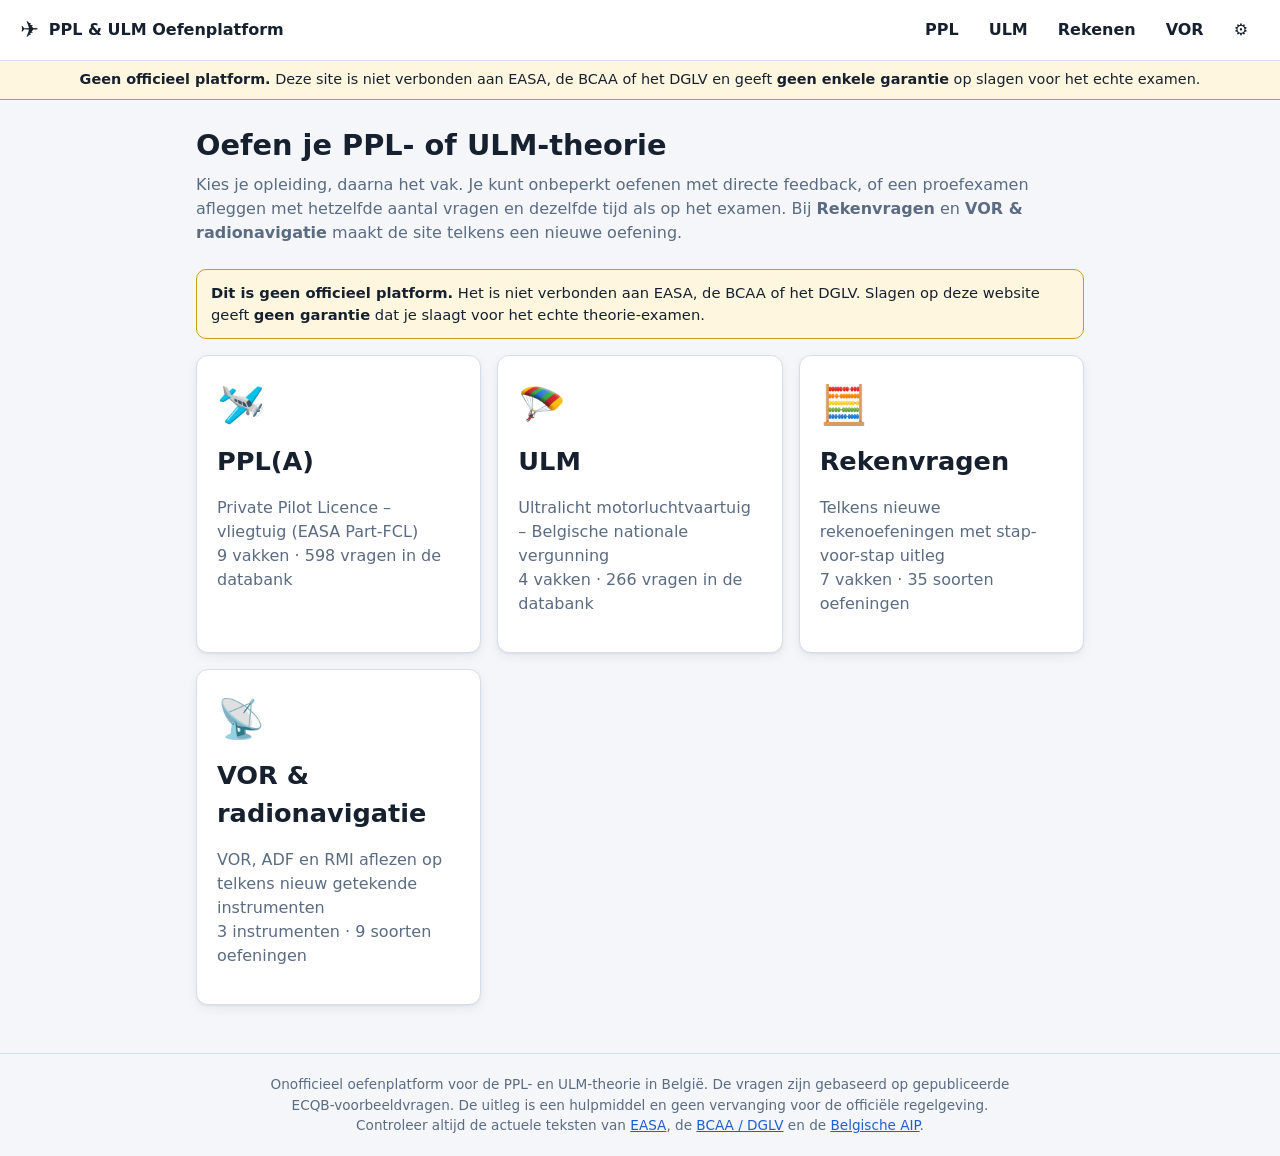
==== index.html @ b3845809 "VOR & radionavigatie-oefeningen en gedraaide bijlagen rechtgezet - Nieuwe categorie 'VOR & radionavi" ====
<!DOCTYPE html>
<html lang="nl">
<head>
  <meta charset="UTF-8">
  <meta name="viewport" content="width=device-width, initial-scale=1.0">
  <title>PPL & ULM Oefenplatform</title>
  <meta name="description" content="Oefen theorievragen voor de PPL- en ULM-opleiding in België. Geen officieel platform.">
  <link rel="icon" href="data:image/svg+xml,<svg xmlns='http://www.w3.org/2000/svg' viewBox='0 0 100 100'><text y='.9em' font-size='90'>✈️</text></svg>">
  <link rel="stylesheet" href="css/style.css">
</head>
<body>
  <header class="topbar">
    <a href="#/" class="brand"><span class="brand-icon">✈️</span><span>PPL &amp; ULM Oefenplatform</span></a>
    <nav class="topnav">
      <a href="#/ppl">PPL</a>
      <a href="#/ulm">ULM</a>
      <a href="#/rekenvragen">Rekenen</a>
      <a href="#/vor">VOR</a>
      <a href="#/instellingen" title="Instellingen">⚙️</a>
    </nav>
  </header>

  <div class="disclaimer-bar" role="note">
    <strong>Geen officieel platform.</strong> Deze site is niet verbonden aan EASA, de BCAA of het DGLV en geeft
    <strong>geen enkele garantie</strong> op slagen voor het echte examen.
  </div>

  <main id="app" class="container" aria-live="polite"></main>

  <footer class="footer">
    <p>
      Onofficieel oefenplatform voor de PPL- en ULM-theorie in België. De vragen zijn gebaseerd op gepubliceerde
      ECQB-voorbeeldvragen. De uitleg is een hulpmiddel en geen vervanging voor de officiële regelgeving.
      Controleer altijd de actuele teksten van
      <a href="https://www.easa.europa.eu/en/document-library/easy-access-rules" target="_blank" rel="noopener">EASA</a>,
      de <a href="https://mobilit.belgium.be/nl/luchtvaart" target="_blank" rel="noopener">BCAA / DGLV</a> en de
      <a href="https://ops.skeyes.be/services-aip" target="_blank" rel="noopener">Belgische AIP</a>.
    </p>
  </footer>

  <div id="lightbox" class="lightbox hidden" role="dialog" aria-modal="true">
    <img alt="Vergrote afbeelding">
  </div>

  <script src="js/config.js"></script>
  <script src="js/bank.js"></script>
  <script src="js/calc.js"></script>
  <script src="js/radionav.js"></script>
  <script src="js/app.js"></script>
</body>
</html>
---- css/style.css ----
:root {
  --bg: #f4f6fa;
  --surface: #ffffff;
  --surface-2: #eef2f8;
  --text: #16202e;
  --muted: #5b6b82;
  --border: #d6deea;
  --primary: #1d5fd1;
  --primary-ink: #ffffff;
  --accent: #c47a00;
  --ok-bg: #e6f6ec;
  --ok-border: #2e9d57;
  --ok-text: #14532d;
  --bad-bg: #fdecec;
  --bad-border: #d64545;
  --bad-text: #7f1d1d;
  --warn-bg: #fff6e0;
  --warn-border: #d39b17;
  --radius: 12px;
  --shadow: 0 1px 2px rgba(16, 24, 40, .06), 0 4px 12px rgba(16, 24, 40, .06);
}

@media (prefers-color-scheme: dark) {
  :root {
    --bg: #0f1520;
    --surface: #172030;
    --surface-2: #1e2a3d;
    --text: #e6ecf5;
    --muted: #93a3bb;
    --border: #2b3a52;
    --primary: #4b8bff;
    --accent: #f0a73a;
    --ok-bg: #12301f;
    --ok-border: #3fbf6f;
    --ok-text: #b8f0cb;
    --bad-bg: #3a1717;
    --bad-border: #ef6464;
    --bad-text: #ffd0d0;
    --warn-bg: #3a2d10;
    --warn-border: #e0a92a;
    --shadow: none;
  }
}

* { box-sizing: border-box; }
html, body { margin: 0; }
body {
  font-family: system-ui, -apple-system, "Segoe UI", Roboto, "Helvetica Neue", Arial, sans-serif;
  background: var(--bg);
  color: var(--text);
  line-height: 1.5;
  min-height: 100vh;
  display: flex;
  flex-direction: column;
}
a { color: var(--primary); }
.hidden { display: none !important; }

.container { width: 100%; max-width: 920px; margin: 0 auto; padding: 24px 16px 48px; flex: 1; }

/* Header */
.topbar {
  display: flex; align-items: center; justify-content: space-between; gap: 12px;
  padding: 12px 20px; background: var(--surface); border-bottom: 1px solid var(--border);
}
.brand { display: flex; align-items: center; gap: 10px; font-weight: 700; color: var(--text); text-decoration: none; }
.brand-icon { font-size: 1.4rem; }
.topnav { display: flex; gap: 6px; }
.topnav a { padding: 6px 12px; border-radius: 8px; text-decoration: none; color: var(--text); font-weight: 600; }
.topnav a:hover, .topnav a.active { background: var(--surface-2); }

.disclaimer-bar {
  background: var(--warn-bg); border-bottom: 1px solid var(--warn-border);
  padding: 8px 16px; text-align: center; font-size: .9rem;
}

.footer { padding: 20px 16px; text-align: center; color: var(--muted); font-size: .85rem; border-top: 1px solid var(--border); }
.footer p { max-width: 760px; margin: 0 auto; }

/* Generic */
h1 { font-size: 1.8rem; margin: 0 0 6px; }
h2 { font-size: 1.3rem; margin: 0 0 12px; }
.lead { color: var(--muted); margin: 0 0 24px; }
.muted { color: var(--muted); }
.small { font-size: .85rem; }
.crumbs { font-size: .9rem; margin-bottom: 12px; }
.crumbs a { text-decoration: none; }

.card {
  background: var(--surface); border: 1px solid var(--border); border-radius: var(--radius);
  padding: 20px; box-shadow: var(--shadow);
}
.grid { display: grid; gap: 16px; }
.grid-2 { grid-template-columns: repeat(auto-fit, minmax(260px, 1fr)); }
.grid-3 { grid-template-columns: repeat(auto-fit, minmax(240px, 1fr)); }

.btn {
  display: inline-flex; align-items: center; justify-content: center; gap: 8px;
  padding: 10px 18px; border-radius: 10px; border: 1px solid var(--border);
  background: var(--surface); color: var(--text); font: inherit; font-weight: 600;
  cursor: pointer; text-decoration: none;
}
.btn:hover { background: var(--surface-2); }
.btn-primary { background: var(--primary); border-color: var(--primary); color: var(--primary-ink); }
.btn-primary:hover { filter: brightness(1.08); background: var(--primary); }
.btn-accent { background: var(--accent); border-color: var(--accent); color: #fff; }
.btn-accent:hover { filter: brightness(1.08); background: var(--accent); }
.btn[disabled] { opacity: .5; cursor: not-allowed; }
.btn-row { display: flex; flex-wrap: wrap; gap: 10px; }

.notice { border-radius: 10px; padding: 12px 14px; border: 1px solid var(--warn-border); background: var(--warn-bg); font-size: .92rem; margin-bottom: 16px; }

/* Licence choice */
.licence-card { display: block; text-decoration: none; color: var(--text); transition: transform .12s, border-color .12s; }
.licence-card:hover { transform: translateY(-2px); border-color: var(--primary); }
.licence-card .big { font-size: 2.4rem; }
.licence-card h2 { margin: 8px 0 4px; font-size: 1.6rem; }

/* Subjects */
.subject-card { display: flex; flex-direction: column; gap: 10px; }
.subject-head { display: flex; align-items: center; gap: 12px; }
.subject-icon { font-size: 1.6rem; width: 44px; height: 44px; display: grid; place-items: center; background: var(--surface-2); border-radius: 10px; }
.subject-head h3 { margin: 0; font-size: 1.05rem; }
.subject-meta { font-size: .85rem; color: var(--muted); }
.progress { height: 6px; background: var(--surface-2); border-radius: 99px; overflow: hidden; }
.progress > span { display: block; height: 100%; background: var(--ok-border); }
.badge { display: inline-block; font-size: .75rem; font-weight: 700; padding: 2px 8px; border-radius: 99px; background: var(--surface-2); color: var(--muted); }

/* Question */
.quiz-head { display: flex; flex-wrap: wrap; justify-content: space-between; align-items: center; gap: 12px; margin-bottom: 16px; }
.quiz-head h1 { font-size: 1.35rem; }
.score-pill { font-weight: 700; font-size: .9rem; background: var(--surface-2); padding: 6px 12px; border-radius: 99px; }
.timer { font-variant-numeric: tabular-nums; font-weight: 800; font-size: 1.3rem; padding: 6px 14px; border-radius: 10px; background: var(--surface-2); }
.timer.low { color: #fff; background: var(--bad-border); }

.q-meta { display: flex; justify-content: space-between; gap: 8px; font-size: .82rem; color: var(--muted); margin-bottom: 10px; }
.q-text { font-size: 1.12rem; font-weight: 600; margin: 0 0 16px; white-space: pre-line; }
.q-images { display: flex; flex-wrap: wrap; gap: 10px; margin-bottom: 16px; }
.q-images img { max-width: 100%; max-height: 340px; border: 1px solid var(--border); border-radius: 8px; background: #fff; cursor: zoom-in; }

.options { display: flex; flex-direction: column; gap: 10px; }
.option {
  display: flex; gap: 12px; align-items: flex-start; width: 100%; text-align: left;
  padding: 14px 16px; border-radius: 10px; border: 2px solid var(--border);
  background: var(--surface); color: var(--text); font: inherit; cursor: pointer;
}
.option:hover:not([disabled]) { border-color: var(--primary); }
.option .letter { flex: 0 0 28px; height: 28px; border-radius: 50%; display: grid; place-items: center; font-weight: 800; background: var(--surface-2); }
.option.selected { border-color: var(--primary); background: color-mix(in srgb, var(--primary) 10%, var(--surface)); }
.option.correct { border-color: var(--ok-border); background: var(--ok-bg); }
.option.correct .letter { background: var(--ok-border); color: #fff; }
.option.wrong { border-color: var(--bad-border); background: var(--bad-bg); }
.option.wrong .letter { background: var(--bad-border); color: #fff; }
.option[disabled] { cursor: default; }

.feedback { margin-top: 18px; border-radius: 10px; padding: 16px; border: 2px solid; }
.feedback.ok { background: var(--ok-bg); border-color: var(--ok-border); color: var(--ok-text); }
.feedback.bad { background: var(--bad-bg); border-color: var(--bad-border); color: var(--bad-text); }
.feedback h3 { margin: 0 0 6px; font-size: 1.05rem; }
.feedback p { margin: 6px 0; }
.feedback .source { margin-top: 10px; padding-top: 10px; border-top: 1px dashed currentColor; font-size: .9rem; }
.feedback .source a { color: inherit; font-weight: 700; }
.feedback .review { margin-top: 8px; font-size: .88rem; padding: 8px 10px; border-radius: 8px; background: var(--warn-bg); color: var(--text); border: 1px solid var(--warn-border); }

.quiz-actions { display: flex; justify-content: space-between; flex-wrap: wrap; gap: 10px; margin-top: 18px; }

/* Exam navigator */
.navgrid { display: flex; flex-wrap: wrap; gap: 6px; margin-top: 16px; }
.navgrid button {
  width: 38px; height: 38px; border-radius: 8px; border: 1px solid var(--border);
  background: var(--surface); color: var(--text); font: inherit; font-weight: 700; cursor: pointer;
}
.navgrid button.answered { background: var(--surface-2); border-color: var(--primary); }
.navgrid button.current { outline: 3px solid var(--primary); outline-offset: 1px; }
.navgrid button.flagged { border-color: var(--accent); box-shadow: inset 0 -4px 0 var(--accent); }
.navgrid button.r-ok { background: var(--ok-bg); border-color: var(--ok-border); }
.navgrid button.r-bad { background: var(--bad-bg); border-color: var(--bad-border); }

.result-hero { text-align: center; padding: 28px 20px; }
.result-hero .pct { font-size: 3rem; font-weight: 900; }
.result-hero.pass { border-color: var(--ok-border); background: var(--ok-bg); color: var(--ok-text); }
.result-hero.fail { border-color: var(--bad-border); background: var(--bad-bg); color: var(--bad-text); }
.review-item { margin-top: 16px; }

/* Lightbox */
.lightbox { position: fixed; inset: 0; background: rgba(0,0,0,.8); display: grid; place-items: center; z-index: 50; cursor: zoom-out; padding: 16px; }
.lightbox img { max-width: 100%; max-height: 100%; background: #fff; border-radius: 8px; }


@media (max-width: 560px) {
  .topbar { padding: 10px 12px; }
  .brand span:last-child { font-size: .95rem; }
  h1 { font-size: 1.45rem; }
  .q-text { font-size: 1.02rem; }
}

/* Chapter filter */
.chapter-filter { display: flex; align-items: center; gap: 10px; margin: -4px 0 16px; flex-wrap: wrap; }
.chapter-filter label { font-weight: 600; }
.chapter-filter select { width: auto; max-width: 100%; flex: 1 1 260px; }
.feedback .explain { white-space: pre-line; }
select {
  padding: 8px 10px; border-radius: 8px; border: 1px solid var(--border);
  background: var(--surface); color: var(--text); font: inherit;
}
@media (max-width: 560px) {
  .brand span:last-child { display: none; }
  .topnav a { padding: 6px 8px; }
}
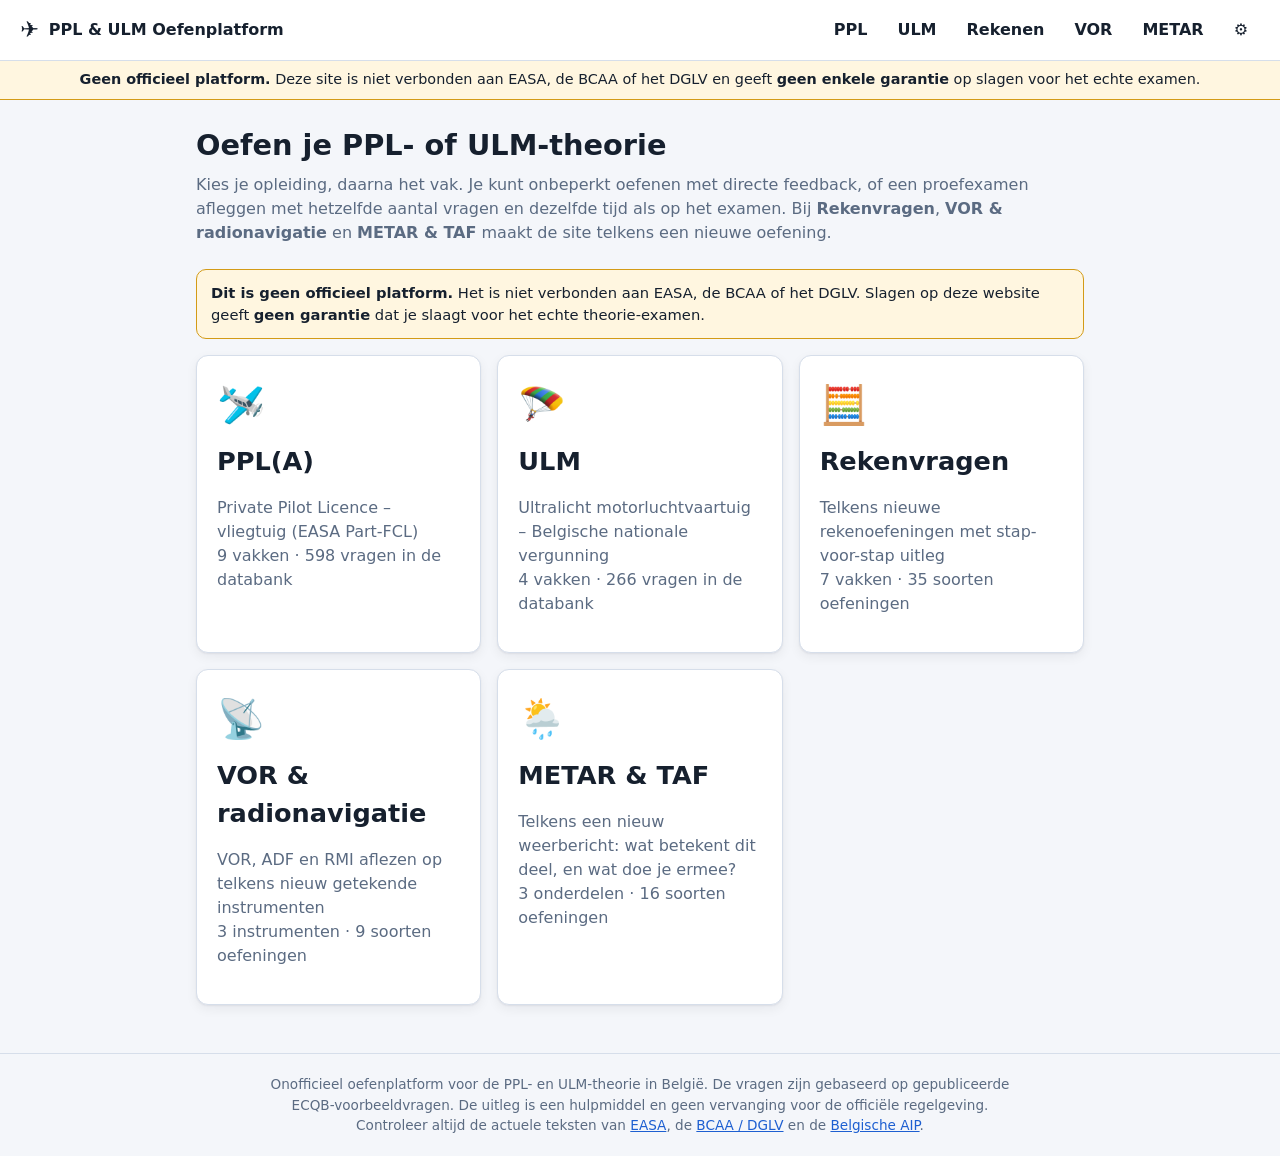
==== commit a69cfe2f: "Nieuwe sectie METAR & TAF met gegenereerde weerberichten Co-Authored-By: Claude Opus 5.5 <noreply@an" ====
--- a/index.html
+++ b/index.html
@@ -16,6 +16,7 @@
       <a href="#/ulm">ULM</a>
       <a href="#/rekenvragen">Rekenen</a>
       <a href="#/vor">VOR</a>
+      <a href="#/metar">METAR</a>
       <a href="#/instellingen" title="Instellingen">⚙️</a>
     </nav>
   </header>
@@ -46,6 +47,9 @@
   <script src="js/bank.js"></script>
   <script src="js/calc.js"></script>
   <script src="js/radionav.js"></script>
+  <script src="js/metar.js"></script>
+  <script src="js/glossary.js"></script>
+  <script src="js/compasscalc.js"></script>
   <script src="js/app.js"></script>
 </body>
 </html>
--- a/css/style.css
+++ b/css/style.css
@@ -205,5 +205,56 @@
 }
 @media (max-width: 560px) {
   .brand span:last-child { display: none; }
-  .topnav a { padding: 6px 8px; }
-}
+  .topbar { padding: 10px 12px; gap: 6px; }
+  .topnav { gap: 2px; min-width: 0; }
+  .topnav a { padding: 6px 7px; }
+}
+@media (max-width: 400px) {
+  .topbar { padding: 10px 8px; }
+  .topnav a { padding: 6px 4px; font-size: .86rem; }
+  .brand-icon { font-size: 1.2rem; }
+}
+.explain-fig { margin: 10px 0 4px; }
+.explain-fig img { max-width: 260px; width: 100%; border-radius: 10px; border: 1px solid var(--border); cursor: zoom-in; }
+.feedback .glossary { margin-top: 10px; padding-top: 10px; border-top: 1px dashed currentColor; font-size: .9rem; }
+.feedback .glossary summary { cursor: pointer; font-weight: 700; }
+.feedback .glossary ul { margin: 6px 0 0; padding-left: 18px; }
+.feedback .glossary li { margin: 3px 0; }
+
+/* Kompasrekenmachine */
+.ccalc { margin: 14px 0 0; border: 1px solid var(--border); border-radius: 10px; background: var(--surface-2); }
+.ccalc summary { cursor: pointer; padding: 10px 14px; font-weight: 700; }
+.ccalc-body { padding: 0 14px 14px; }
+.ccalc-row { display: flex; gap: 8px; align-items: center; flex-wrap: wrap; }
+.ccalc-row input { width: 130px; padding: 9px 10px; border-radius: 8px; border: 1px solid var(--border); background: var(--surface); color: var(--text); font: inherit; }
+.ccalc-ops { display: flex; gap: 4px; }
+.ccalc-ops .btn { padding: 8px 14px; font-size: 1.1rem; }
+.ccalc-quick { display: flex; gap: 8px; margin: 10px 0; flex-wrap: wrap; }
+.ccalc-quick .btn { padding: 6px 12px; font-size: .9rem; }
+#cc-out { display: flex; gap: 16px; align-items: center; flex-wrap: wrap; }
+.ccalc-result { flex: 1 1 220px; }
+.ccalc-big { font-size: 1.8rem; font-weight: 800; font-variant-numeric: tabular-nums; }
+.ccalc-rose { color: var(--text); flex: 0 0 auto; }
+
+/* Vraag + kompasrekenmachine: naast elkaar op brede schermen, onder elkaar op mobiel */
+.qa-layout { display: grid; grid-template-columns: minmax(0, 1fr); gap: 16px; }
+.qa-side .ccalc { margin: 0; background: var(--surface); box-shadow: var(--shadow); }
+@media (min-width: 1000px) {
+  .container:has(.qa-layout) { max-width: 1260px; }
+  .qa-layout { grid-template-columns: minmax(0, 1fr) 320px; align-items: start; }
+  .qa-side { position: sticky; top: 16px; }
+  .qa-side .ccalc-row input { flex: 1 1 80px; width: auto; min-width: 0; }
+  .qa-side #cc-out { flex-direction: column; align-items: flex-start; gap: 8px; }
+  .qa-side .ccalc-result { flex: 0 0 auto; }
+}
+
+/* Instellingen: voortgang per vak */
+.progress-section { margin: 18px 0 6px; font-size: 1rem; }
+.progress-list { list-style: none; margin: 0; padding: 0; border: 1px solid var(--border); border-radius: 10px; }
+.progress-row { display: flex; align-items: center; justify-content: space-between; gap: 12px; padding: 10px 12px; }
+.progress-row + .progress-row { border-top: 1px solid var(--border); }
+.btn-small { padding: 6px 12px; font-size: .85rem; flex-shrink: 0; }
+
+/* Weerbericht (METAR/TAF) */
+.wx-code { font-family: ui-monospace, SFMono-Regular, Menlo, Consolas, monospace; font-size: 1rem; line-height: 1.6; padding: 12px 14px; margin: 0 0 14px; border-radius: 10px; background: var(--surface-2); border: 1px solid var(--border); word-spacing: 2px; overflow-wrap: anywhere; }
+.wx-code mark { background: #fde68a; color: #1f2937; padding: 1px 3px; border-radius: 4px; font-weight: 700; }
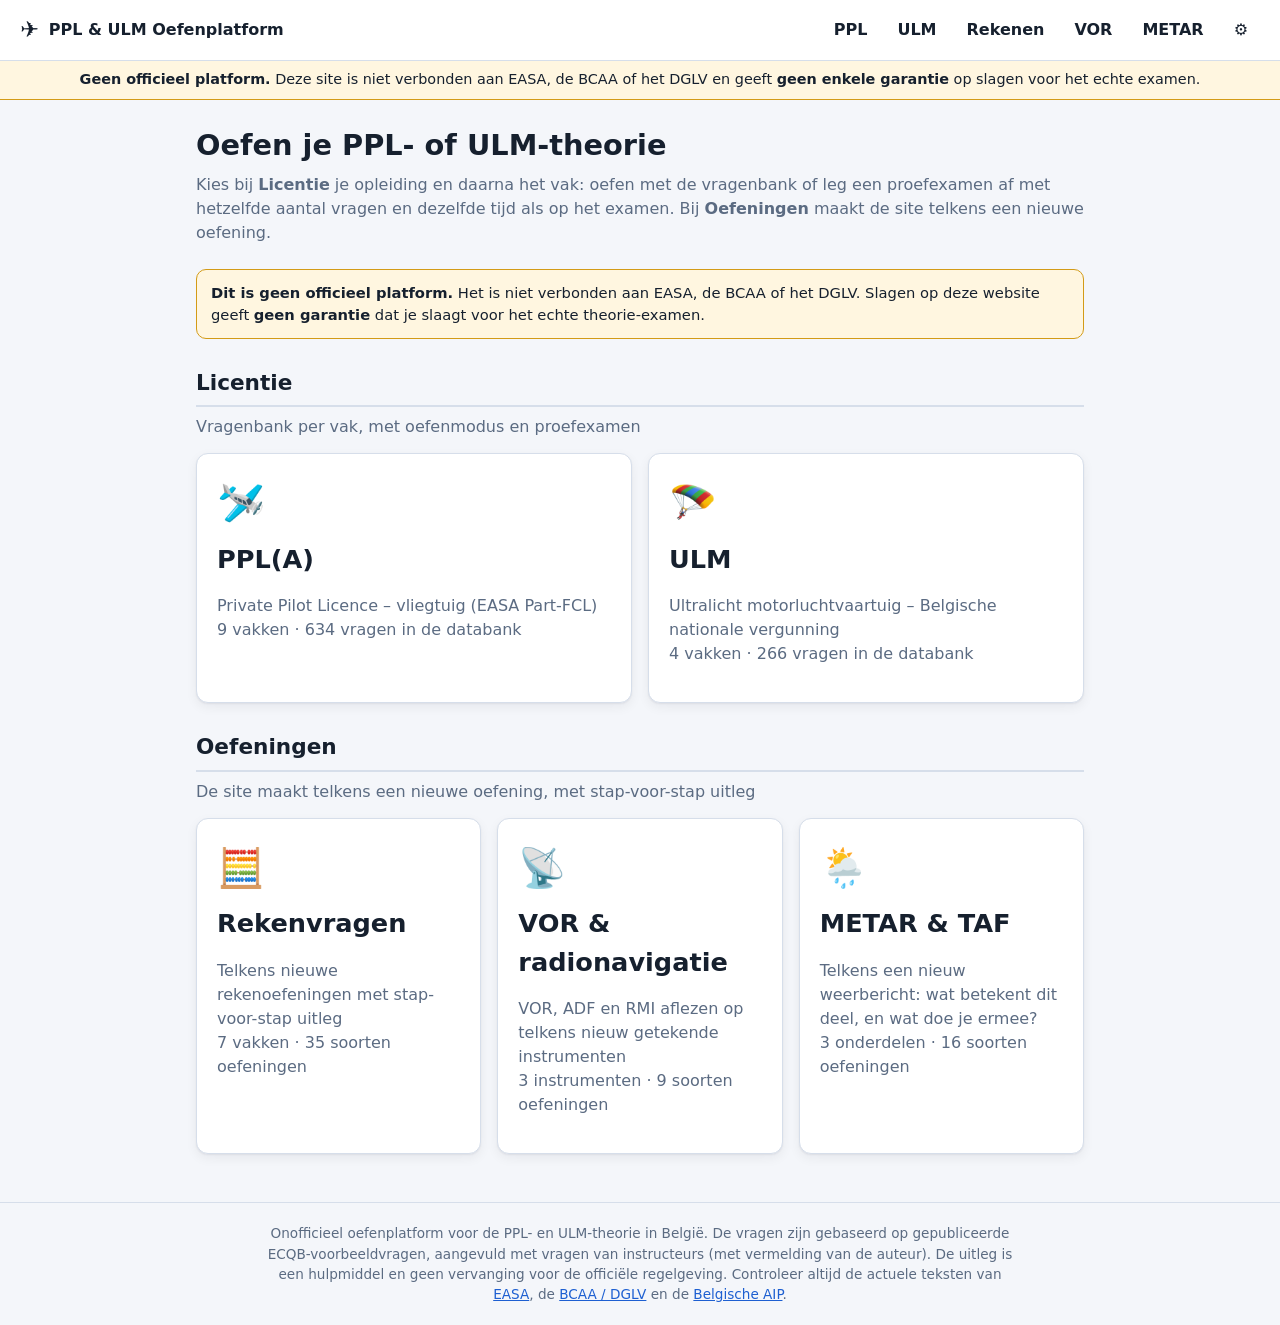
==== commit 31bdf04e: "Beginselen van het vliegen: 36 aanvullende vragen (aerodynamicatoetsen 1 en 2, auteur Jeroen Huygen)" ====
--- a/index.html
+++ b/index.html
@@ -31,7 +31,7 @@
   <footer class="footer">
     <p>
       Onofficieel oefenplatform voor de PPL- en ULM-theorie in België. De vragen zijn gebaseerd op gepubliceerde
-      ECQB-voorbeeldvragen. De uitleg is een hulpmiddel en geen vervanging voor de officiële regelgeving.
+      ECQB-voorbeeldvragen, aangevuld met vragen van instructeurs (met vermelding van de auteur). De uitleg is een hulpmiddel en geen vervanging voor de officiële regelgeving.
       Controleer altijd de actuele teksten van
       <a href="https://www.easa.europa.eu/en/document-library/easy-access-rules" target="_blank" rel="noopener">EASA</a>,
       de <a href="https://mobilit.belgium.be/nl/luchtvaart" target="_blank" rel="noopener">BCAA / DGLV</a> en de
--- a/css/style.css
+++ b/css/style.css
@@ -258,3 +258,8 @@
 /* Weerbericht (METAR/TAF) */
 .wx-code { font-family: ui-monospace, SFMono-Regular, Menlo, Consolas, monospace; font-size: 1rem; line-height: 1.6; padding: 12px 14px; margin: 0 0 14px; border-radius: 10px; background: var(--surface-2); border: 1px solid var(--border); word-spacing: 2px; overflow-wrap: anywhere; }
 .wx-code mark { background: #fde68a; color: #1f2937; padding: 1px 3px; border-radius: 4px; font-weight: 700; }
+
+/* Homepage: secties Licentie en Oefeningen */
+.home-section { margin-top: 28px; }
+.home-section .section-title { margin: 0; font-size: 1.35rem; padding-bottom: 6px; border-bottom: 2px solid var(--border); }
+.home-section .section-sub { margin: 8px 0 14px; }
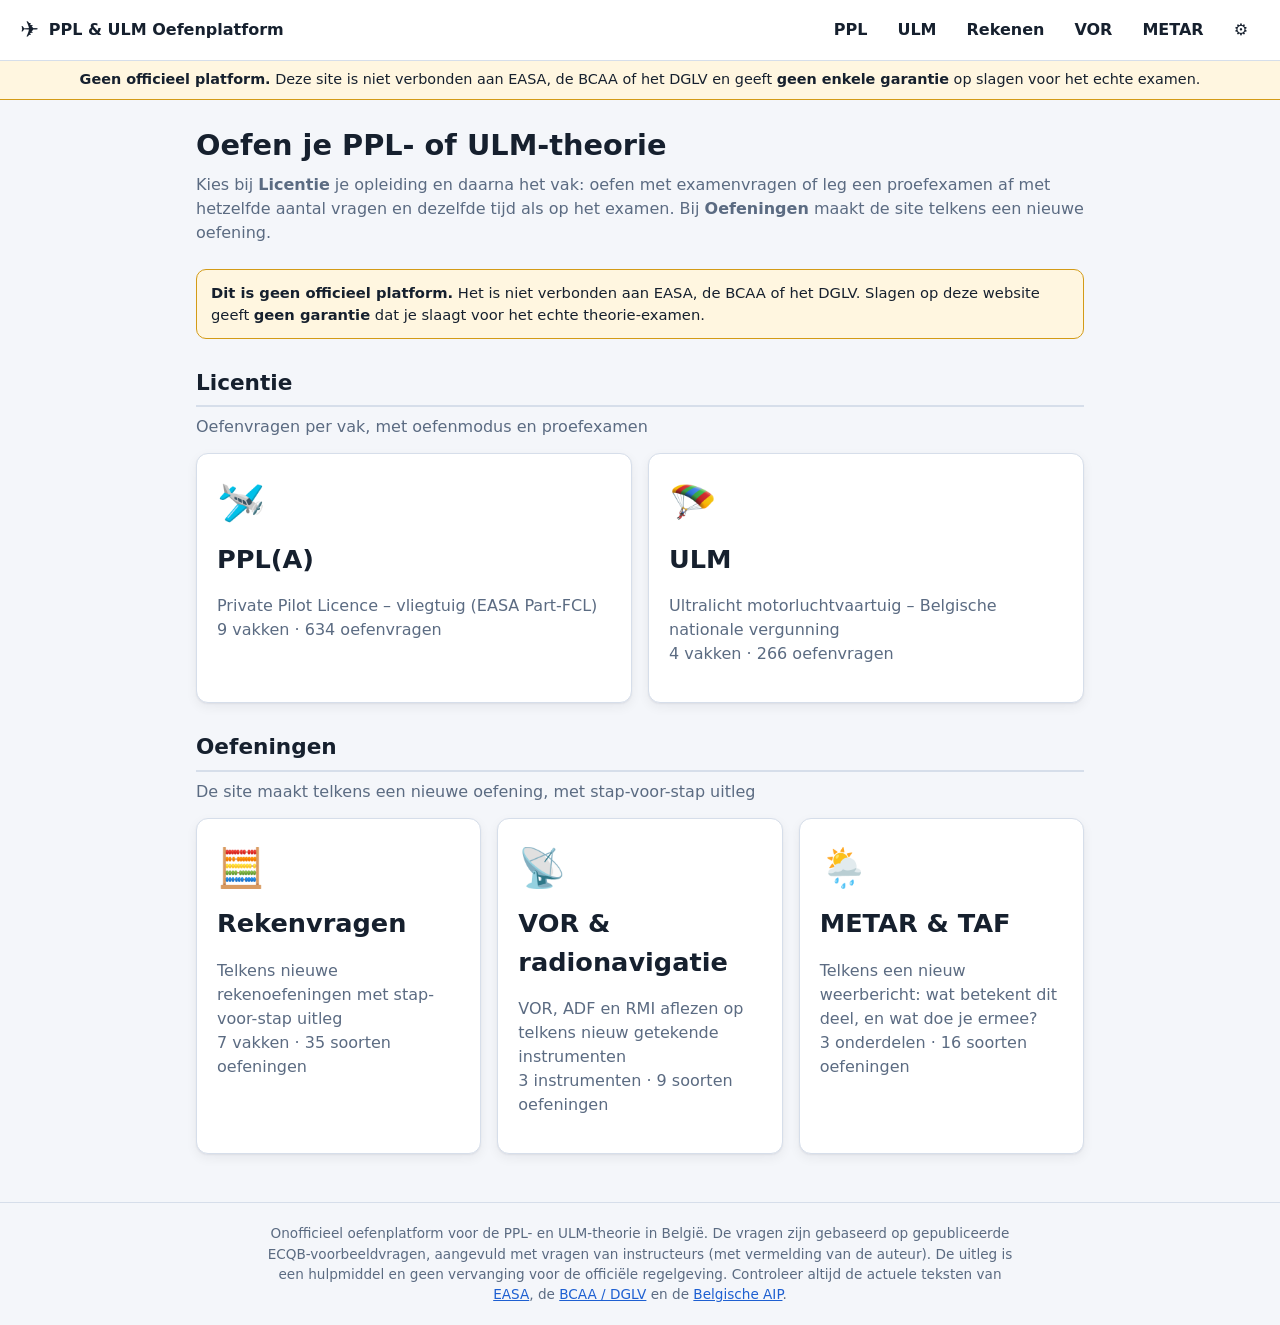
==== commit a9941202: "Vragenbeheer: beheer.html en js/extra.js voor aanvullende vragen Aparte beheerpagina (aanmelden met " ====
--- a/index.html
+++ b/index.html
@@ -45,6 +45,7 @@
 
   <script src="js/config.js"></script>
   <script src="js/bank.js"></script>
+  <script src="js/extra.js"></script>
   <script src="js/calc.js"></script>
   <script src="js/radionav.js"></script>
   <script src="js/metar.js"></script>
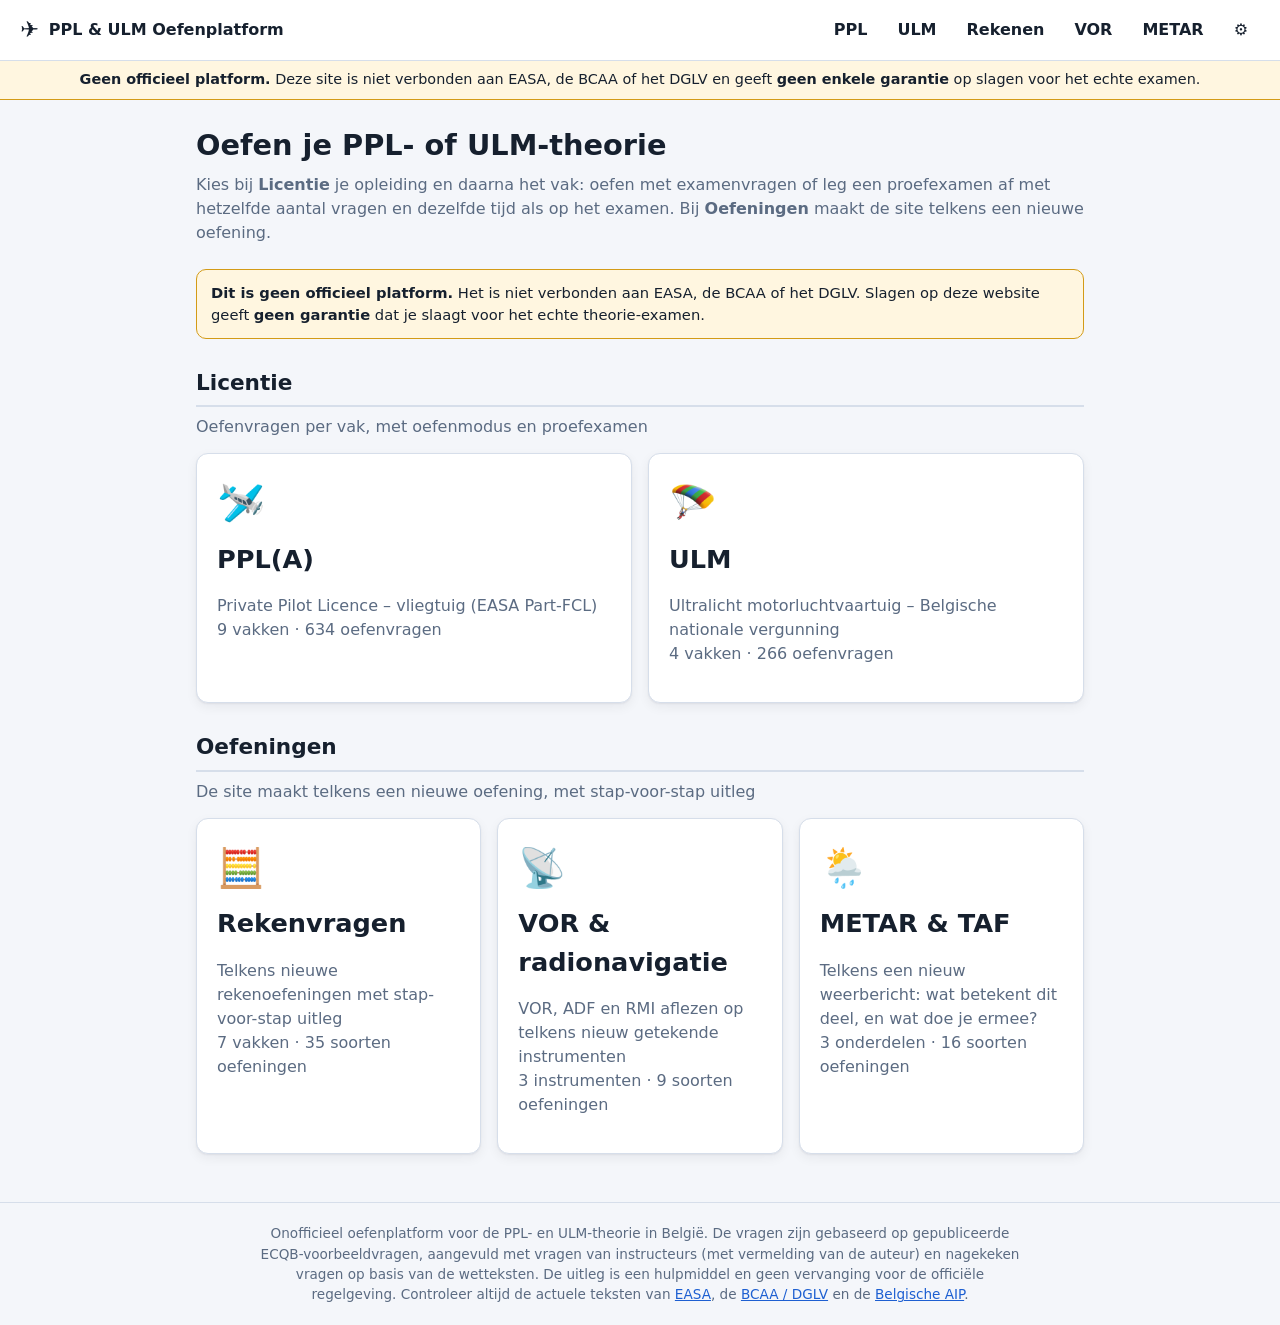
==== commit 805b6bb7: "33 vragen over het KB ULM (te beoordelen in beheer.html) Opgesteld uit de wettekst, met per vraag he" ====
--- a/index.html
+++ b/index.html
@@ -31,7 +31,7 @@
   <footer class="footer">
     <p>
       Onofficieel oefenplatform voor de PPL- en ULM-theorie in België. De vragen zijn gebaseerd op gepubliceerde
-      ECQB-voorbeeldvragen, aangevuld met vragen van instructeurs (met vermelding van de auteur). De uitleg is een hulpmiddel en geen vervanging voor de officiële regelgeving.
+      ECQB-voorbeeldvragen, aangevuld met vragen van instructeurs (met vermelding van de auteur) en nagekeken vragen op basis van de wetteksten. De uitleg is een hulpmiddel en geen vervanging voor de officiële regelgeving.
       Controleer altijd de actuele teksten van
       <a href="https://www.easa.europa.eu/en/document-library/easy-access-rules" target="_blank" rel="noopener">EASA</a>,
       de <a href="https://mobilit.belgium.be/nl/luchtvaart" target="_blank" rel="noopener">BCAA / DGLV</a> en de
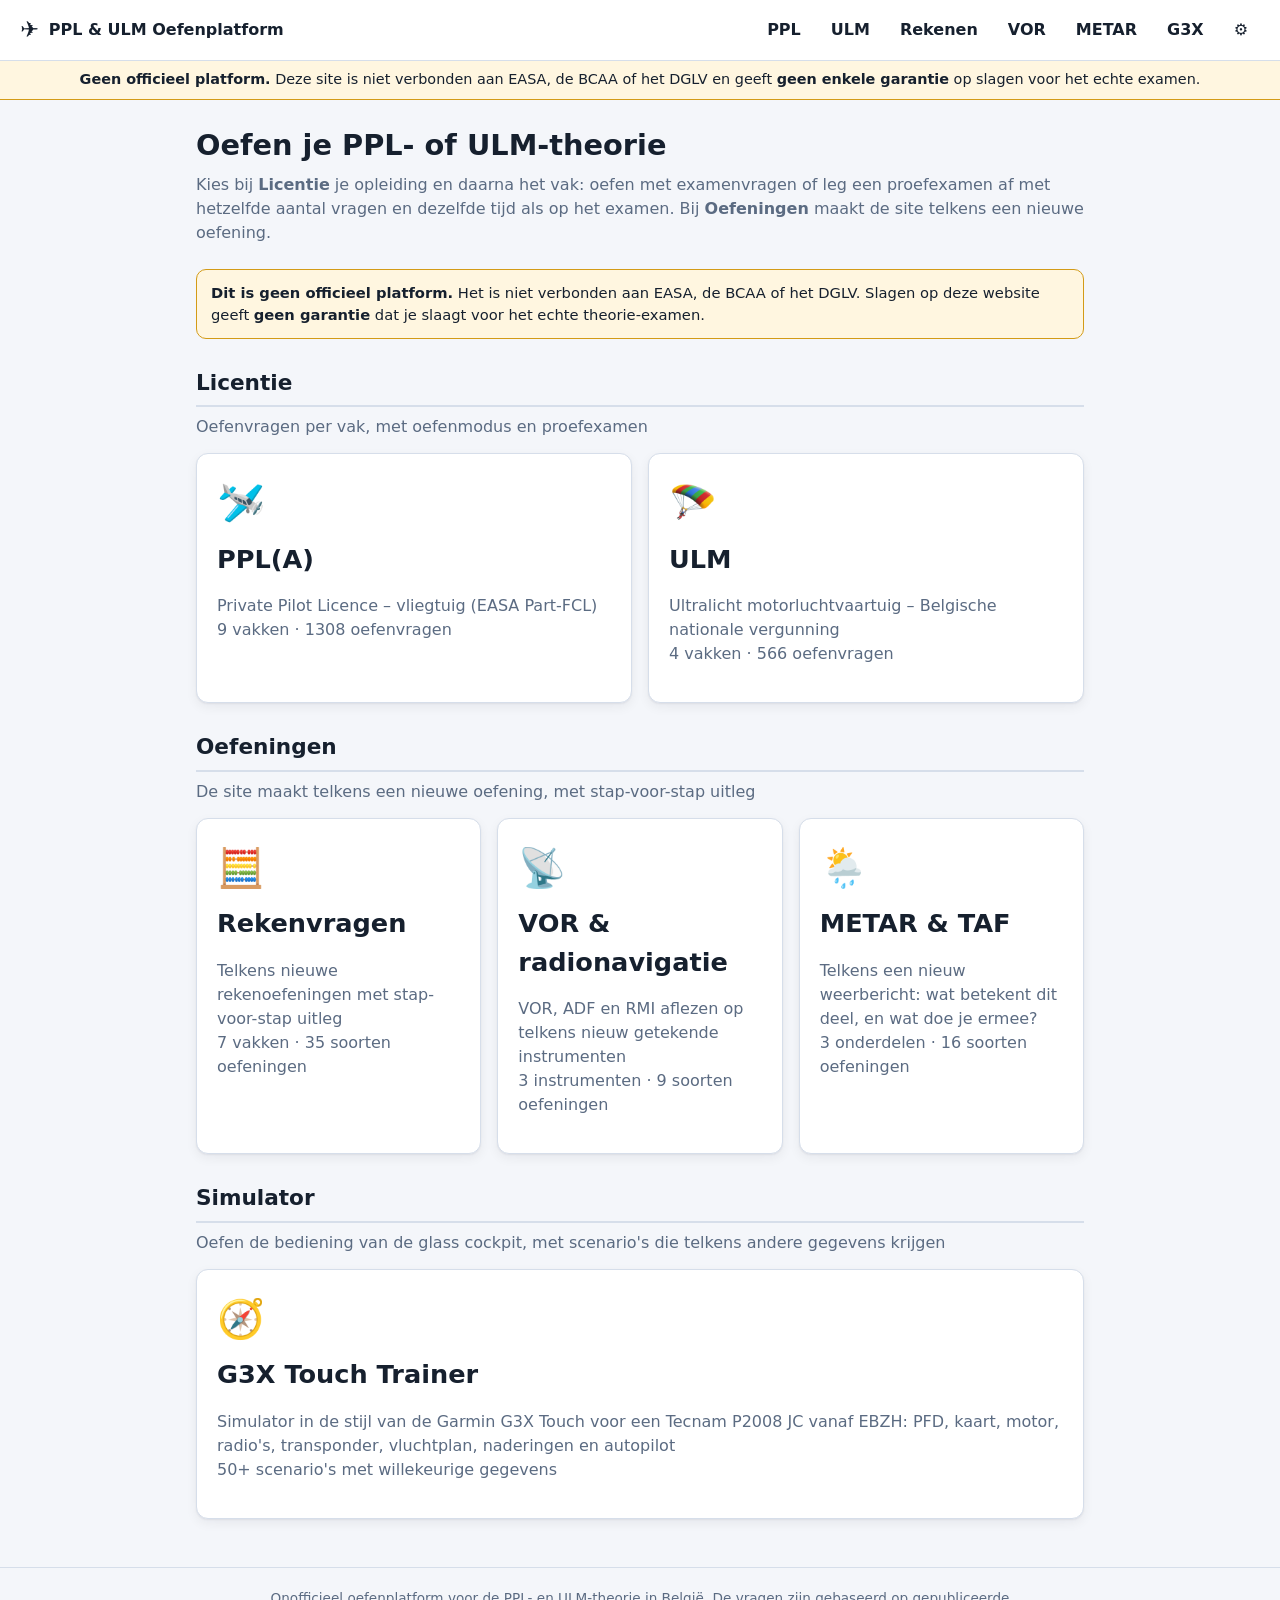
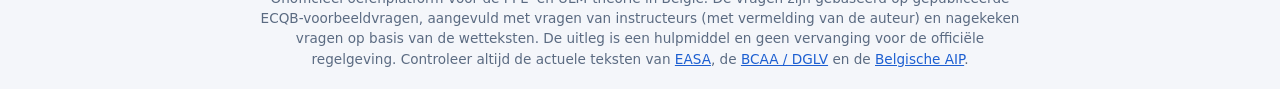
==== commit 7565ee6f: "G3X Touch Trainer: simulator in G3X-stijl voor een Tecnam P2008 JC vanaf EBZH Nieuwe map g3x/ met ee" ====
--- a/index.html
+++ b/index.html
@@ -17,6 +17,7 @@
       <a href="#/rekenvragen">Rekenen</a>
       <a href="#/vor">VOR</a>
       <a href="#/metar">METAR</a>
+      <a href="g3x/index.html" title="G3X Touch Trainer (simulator)">G3X</a>
       <a href="#/instellingen" title="Instellingen">⚙️</a>
     </nav>
   </header>
--- a/css/style.css
+++ b/css/style.css
@@ -160,6 +160,25 @@
 .feedback p { margin: 6px 0; }
 .feedback .source { margin-top: 10px; padding-top: 10px; border-top: 1px dashed currentColor; font-size: .9rem; }
 .feedback .source a { color: inherit; font-weight: 700; }
+.round-done { margin-top: 14px; padding: 14px 16px; border-radius: 10px; background: var(--ok-bg); border: 1px solid var(--ok-border); color: var(--ok-text); }
+.round-done h3 { margin: 0 0 6px; }
+.round-total { font-size: 1.05rem; margin: 0 0 10px; }
+.round-table { width: 100%; border-collapse: collapse; font-size: .9rem; margin-bottom: 8px; }
+.round-table th, .round-table td { text-align: left; padding: 4px 6px; border-bottom: 1px solid var(--ok-border); }
+.round-table td:nth-child(2), .round-table td:nth-child(3), .round-table th:nth-child(2), .round-table th:nth-child(3) { text-align: right; white-space: nowrap; }
+.ai-notice { margin-top: 12px; padding: 10px 12px; border-radius: 8px; background: var(--surface-2); border: 1px solid var(--border); border-left: 4px solid var(--primary); color: var(--text); font-size: .92rem; }
+.ai-notice p { margin: 0 0 6px; }
+.ai-notice p:last-child { margin-bottom: 0; }
+.ai-quote-label { margin: 8px 0 4px; color: var(--muted); }
+.ai-quote { margin: 0; padding: 8px 10px; border-left: 3px solid var(--primary); background: var(--surface); color: var(--text); font-size: .88rem; }
+.ai-quote > div + div { margin-top: 4px; }
+.ai-quote mark { background: var(--warn-bg); color: inherit; outline: 1px solid var(--warn-border); border-radius: 2px; }
+.ai-table-wrap { overflow-x: auto; margin: 4px 0; }
+.ai-table { border-collapse: collapse; font-size: .82rem; }
+.ai-table td { border: 1px solid var(--border); padding: 3px 6px; vertical-align: top; }
+.ai-table tr:first-child td { font-weight: 600; }
+.ai-table tr.hl td { background: var(--warn-bg); }
+.ai-banner { margin: -4px 0 16px; }
 .feedback .review { margin-top: 8px; font-size: .88rem; padding: 8px 10px; border-radius: 8px; background: var(--warn-bg); color: var(--text); border: 1px solid var(--warn-border); }
 
 .quiz-actions { display: flex; justify-content: space-between; flex-wrap: wrap; gap: 10px; margin-top: 18px; }
@@ -198,7 +217,7 @@
 .chapter-filter { display: flex; align-items: center; gap: 10px; margin: -4px 0 16px; flex-wrap: wrap; }
 .chapter-filter label { font-weight: 600; }
 .chapter-filter select { width: auto; max-width: 100%; flex: 1 1 260px; }
-.feedback .explain { white-space: pre-line; }
+.feedback .explain, .wrong-body .explain { white-space: pre-line; }
 select {
   padding: 8px 10px; border-radius: 8px; border: 1px solid var(--border);
   background: var(--surface); color: var(--text); font: inherit;
@@ -263,3 +282,31 @@
 .home-section { margin-top: 28px; }
 .home-section .section-title { margin: 0; font-size: 1.35rem; padding-bottom: 6px; border-bottom: 2px solid var(--border); }
 .home-section .section-sub { margin: 8px 0 14px; }
+
+.head-actions { display: flex; flex-direction: column; align-items: flex-end; gap: 6px; }
+
+/* Eigen dialoogvenster (in plaats van browsermeldingen) */
+.modal-backdrop { position: fixed; inset: 0; z-index: 100; display: grid; place-items: center; padding: 16px; background: rgba(10, 16, 28, .55); }
+.modal { width: min(460px, 100%); max-height: calc(100vh - 32px); overflow: auto; background: var(--surface); color: var(--text); border: 1px solid var(--border); border-radius: var(--radius); padding: 20px 22px; box-shadow: 0 12px 40px rgba(0, 0, 0, .35); }
+.modal h2 { margin: 0 0 10px; font-size: 1.2rem; }
+.modal p { margin: 8px 0; }
+.modal-warn { color: var(--bad-text); background: var(--bad-bg); border: 1px solid var(--bad-border); border-radius: 8px; padding: 8px 10px; }
+.modal-actions { justify-content: flex-end; margin-top: 16px; }
+.btn-danger { background: var(--bad-border); border-color: var(--bad-border); color: #fff; }
+.btn-danger:hover { filter: brightness(1.08); background: var(--bad-border); }
+.timer.over { color: #fff; background: var(--bad-border); }
+.overtime-note { margin: 12px auto; max-width: 560px; text-align: left; color: var(--bad-text); background: var(--bad-bg); border: 1px solid var(--bad-border); border-radius: 10px; padding: 10px 14px; }
+.overtime-note p { margin: 4px 0; }
+
+/* Foute antwoorden in het rondeoverzicht */
+.wrong-list { margin-top: 14px; }
+.wrong-list h3 { margin: 0 0 4px; }
+.wrong-none { margin-top: 10px; font-weight: 600; }
+.wrong-item { border: 1px solid var(--border); border-radius: 10px; margin: 8px 0; background: var(--surface); }
+.wrong-item summary { cursor: pointer; padding: 10px 12px; display: flex; flex-direction: column; gap: 3px; }
+.wrong-item[open] summary { border-bottom: 1px solid var(--border); }
+.wrong-q { font-weight: 700; }
+.wrong-a { font-size: .9rem; }
+.wrong-mine { color: var(--bad-border); text-decoration: line-through; }
+.wrong-right { color: var(--ok-border); }
+.wrong-body { padding: 10px 12px; }
